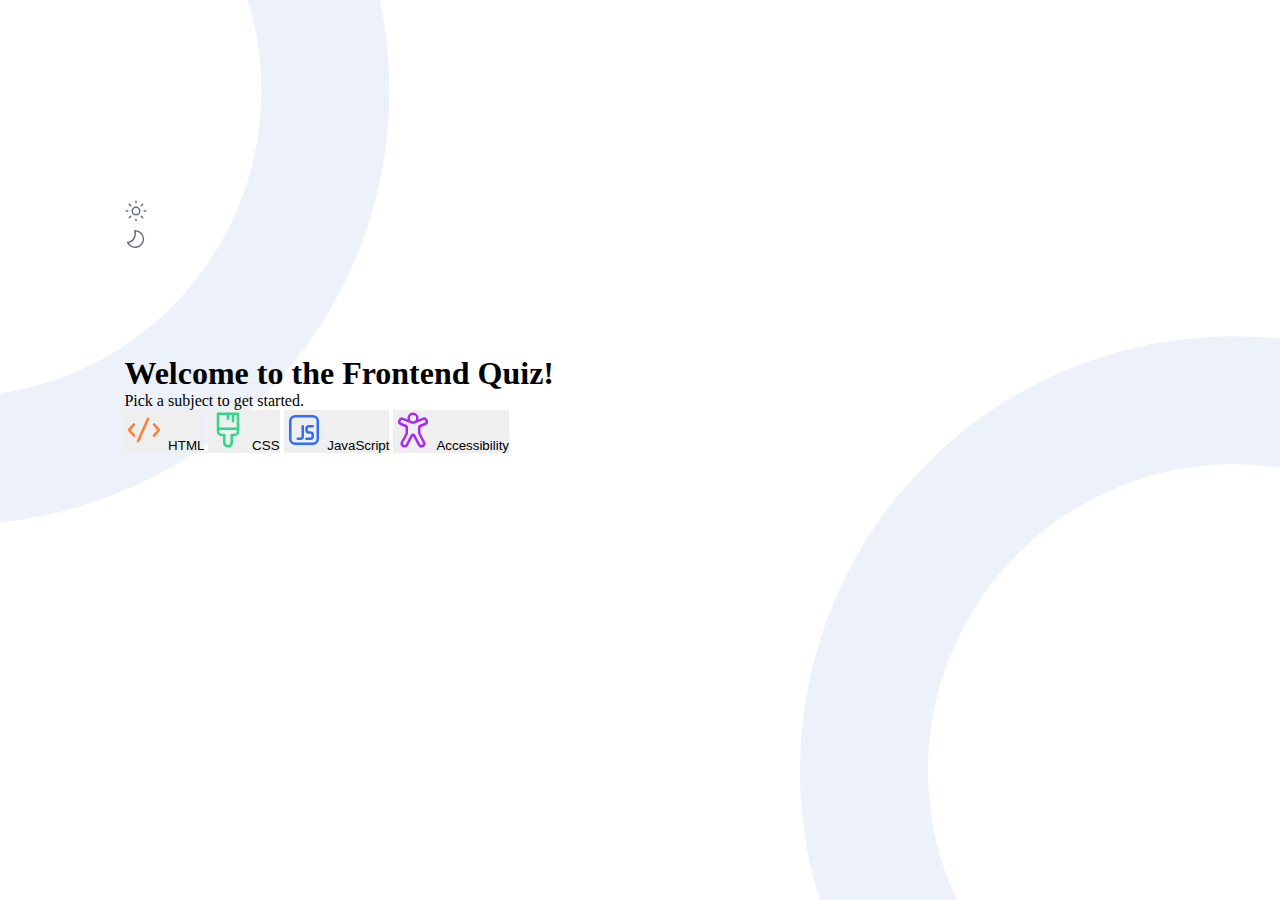
==== index.html @ cfe080c0 "Added HTML structure" ====
<!DOCTYPE html>
<html lang="en">
<head>
  <meta charset="UTF-8">
  <meta name="viewport" content="width=device-width, initial-scale=1.0">

  <link rel="icon" type="image/png" sizes="32x32" href="./assets/images/favicon-32x32.png">
  <link rel="stylesheet" href="assets/css/welcome.css">
  <title>Frontend Mentor | Frontend quiz app</title>
</head>
<body class="flex-box">
    <!-- Quiz menu start -->
  <main class="flex-box">
    <!-- CHANGE-THEME -->
    <section id="change-theme">
      <!-- LIGHT THEME -->
      <div class="sun">
        <svg xmlns="http://www.w3.org/2000/svg" width="24" height="24" fill="none" viewBox="0 0 24 24"><path fill="#626C7F" d="M12 1.5a.75.75 0 0 1 .75.75v1.5a.75.75 0 1 1-1.5 0v-1.5A.75.75 0 0 1 12 1.5Zm0 15a4.5 4.5 0 1 0 0-9 4.5 4.5 0 0 0 0 9Zm0-1.5a3 3 0 1 1 0-6 3 3 0 0 1 0 6Zm9.75-2.25a.75.75 0 1 0 0-1.5h-1.5a.75.75 0 1 0 0 1.5h1.5ZM12 19.5a.75.75 0 0 1 .75.75v1.5a.75.75 0 1 1-1.5 0v-1.5a.75.75 0 0 1 .75-.75Zm-8.25-6.75a.75.75 0 1 0 0-1.5h-1.5a.75.75 0 1 0 0 1.5h1.5Zm.969-8.031a.75.75 0 0 1 1.062 0l1.5 1.5a.751.751 0 0 1-1.062 1.062l-1.5-1.5a.75.75 0 0 1 0-1.062Zm1.062 14.562a.75.75 0 1 1-1.062-1.06l1.5-1.5a.75.75 0 1 1 1.062 1.06l-1.5 1.5Zm13.5-14.562a.75.75 0 0 0-1.062 0l-1.5 1.5a.751.751 0 0 0 1.062 1.062l1.5-1.5a.75.75 0 0 0 0-1.062Zm-1.062 14.562a.75.75 0 0 0 1.062-1.06l-1.5-1.5a.75.75 0 0 0-1.062 1.06l1.5 1.5Z"/></svg>      </div>
      <!-- SWITCH BUTTON THEME -->
      <div class="btn-switch"></div>
       <!-- DARK THEME -->
      <div class="moon">
        <svg xmlns="http://www.w3.org/2000/svg" width="24" height="24" fill="none" viewBox="0 0 24 24"><path fill="#626C7F" d="M11.775 4.522A7.5 7.5 0 1 1 4.898 16.09c2.104-.57 4.974-1.953 6.24-5.326.828-2.211.876-4.408.637-6.241ZM20.184 12a8.997 8.997 0 0 0-9.315-8.994.75.75 0 0 0-.713.888c.345 1.821.42 4.092-.424 6.342-1.2 3.201-4.203 4.26-6.115 4.606a.75.75 0 0 0-.542 1.066A9 9 0 0 0 20.184 12Z"/></svg>      </div>
    </section>
    <section id="box-content">
      <div id="welcome-frontend-quiz">
        <h1>Welcome to the <span>Frontend Quiz!</span></h1>
        <p> Pick a subject to get started.</p>
      </div>
      <!-- PICKUP SUBJECT -->
      <div id="pick-subject">
        <button class="pick" id="btn-html">
          <svg xmlns="http://www.w3.org/2000/svg" width="40" height="40" fill="none" viewBox="0 0 40 40"><path fill="#FF7E35" d="M24.508 7.607a1.25 1.25 0 0 1 .634 1.65l-10 22.5a1.25 1.25 0 1 1-2.284-1.015l10-22.5a1.251 1.251 0 0 1 1.65-.635ZM10.832 13.44a1.249 1.249 0 0 1 .1 1.765L6.674 20l4.263 4.795a1.25 1.25 0 1 1-1.87 1.66l-5-5.625a1.25 1.25 0 0 1 0-1.66l5-5.625a1.25 1.25 0 0 1 1.764-.105Zm18.337 0a1.25 1.25 0 0 1 1.765.105l5 5.625a1.25 1.25 0 0 1 0 1.66l-5 5.625a1.25 1.25 0 1 1-1.87-1.66L33.327 20l-4.262-4.795a1.25 1.25 0 0 1 .105-1.765Z"/></svg>
          HTML
        </button>
        <button class="pick" id="btn-css">
          <svg xmlns="http://www.w3.org/2000/svg" width="40" height="40" fill="none" viewBox="0 0 40 40"><path fill="#2FD887" d="M10 2.505a1.25 1.25 0 0 0-1.25 1.25V21.25a5 5 0 0 0 5 5H15v6.25a4.999 4.999 0 0 0 9.615 1.913c.25-.607.38-1.257.38-1.913v-6.25h1.255a5 5 0 0 0 5-5V3.755A1.25 1.25 0 0 0 30 2.505H10ZM28.75 17.5h-17.5V5.005h7.5V8.76a1.25 1.25 0 0 0 2.5 0V5.005h2.5v6.24a1.25 1.25 0 0 0 2.5 0v-6.24h2.5V17.5Zm-17.5 3.75V20h17.5v1.25a2.5 2.5 0 0 1-2.5 2.5h-2.505a1.25 1.25 0 0 0-1.25 1.25v7.5a2.497 2.497 0 1 1-4.995 0V25a1.25 1.25 0 0 0-1.25-1.25h-2.5a2.5 2.5 0 0 1-2.5-2.5Z"/></svg>
          CSS
        </button>
        <button class="pick" id="btn-javascript">
          <svg xmlns="http://www.w3.org/2000/svg" width="40" height="40" fill="none" viewBox="0 0 40 40"><path fill="#306AFF" d="M21.25 18.75A3.75 3.75 0 0 1 25 15h3.75a1.25 1.25 0 0 1 0 2.5H25a1.25 1.25 0 0 0-1.25 1.25V20A1.25 1.25 0 0 0 25 21.25h1.25A3.75 3.75 0 0 1 30 25v1.25A3.75 3.75 0 0 1 26.25 30H22.5a1.25 1.25 0 0 1 0-2.5h3.75a1.25 1.25 0 0 0 1.25-1.25V25a1.25 1.25 0 0 0-1.25-1.25H25A3.75 3.75 0 0 1 21.25 20v-1.25ZM20 16.25a1.25 1.25 0 0 0-2.5 0v10a1.25 1.25 0 0 1-1.25 1.25h-2.5a1.25 1.25 0 0 0 0 2.5h2.5A3.75 3.75 0 0 0 20 26.25v-10Zm-15-5A6.25 6.25 0 0 1 11.25 5h17.5A6.25 6.25 0 0 1 35 11.25v17.5A6.25 6.25 0 0 1 28.75 35h-17.5A6.25 6.25 0 0 1 5 28.75v-17.5Zm6.25-3.75a3.75 3.75 0 0 0-3.75 3.75v17.5a3.75 3.75 0 0 0 3.75 3.75h17.5a3.75 3.75 0 0 0 3.75-3.75v-17.5a3.75 3.75 0 0 0-3.75-3.75h-17.5Z"/></svg>
          JavaScript
        </button>
        <button class="pick" id="btn-accessibility">
          <svg xmlns="http://www.w3.org/2000/svg" width="40" height="40" fill="none" viewBox="0 0 40 40"><path fill="#A729F5" d="M16.875 8.125a3.125 3.125 0 1 1 6.25 0 3.125 3.125 0 0 1-6.25 0ZM20 2.5a5.625 5.625 0 0 0-5.475 6.915l-4.03-1.625a4 4 0 0 0-5.19 2.18 3.95 3.95 0 0 0 2.175 5.175l5.02 2.027v5.96l-4.532 8.525a3.98 3.98 0 0 0 7.024 3.738L20 25.975l5.01 9.42a3.978 3.978 0 0 0 7.025-3.735L27.5 23.13v-5.957l5.02-2.028a3.95 3.95 0 0 0 2.175-5.175 4 4 0 0 0-5.19-2.183l-4.027 1.628A5.626 5.626 0 0 0 20 2.5ZM7.618 10.922a1.5 1.5 0 0 1 1.94-.817l8.57 3.463a5 5 0 0 0 3.744 0l8.57-3.463a1.5 1.5 0 0 1 1.94.817 1.45 1.45 0 0 1-.8 1.905l-5.02 2.025A2.5 2.5 0 0 0 25 17.175v5.957c0 .41.1.814.293 1.175l4.535 8.528a1.48 1.48 0 0 1-2.61 1.39l-5.01-9.425a2.5 2.5 0 0 0-4.415 0l-5.008 9.418a1.477 1.477 0 1 1-2.61-1.388l4.532-8.525A2.5 2.5 0 0 0 15 23.133v-5.96a2.5 2.5 0 0 0-1.563-2.318l-5.02-2.03a1.45 1.45 0 0 1-.8-1.902Z"/></svg>
          Accessibility
        </button>
      </div>
    </section>
  </main>
</body>
</html>
---- assets/css/welcome.css ----
*{
    margin: 0;
    padding: 0;
    border: none;
}

body{
   background-image: url('data:image/svg+xml,%3Csvg xmlns="http://www.w3.org/2000/svg" width="100%" height="100%" fill="none" viewBox="0 0 1440 960"%3E%3Cg stroke="%23edf1f9" stroke-width="144"%3E%3Ccircle cx="-50.5" cy="75.5" r="416.5"/%3E%3Ccircle cx="1388.5" cy="840.5" r="416.5"/%3E%3C/g%3E%3C/svg%3E');
   background-repeat: no-repeat;
   background-size: 100% 100%;
   width: 100vw;
   height: 100vh;
}

.flex-box{
    display: flex;
    justify-content: center;
    align-items: flex-start;
}

main{
    width: 80.56%;
    height: 72.5%;
    flex-direction: column;
}

#change-theme{
    height: 23.9%;
    width: 100%;
}
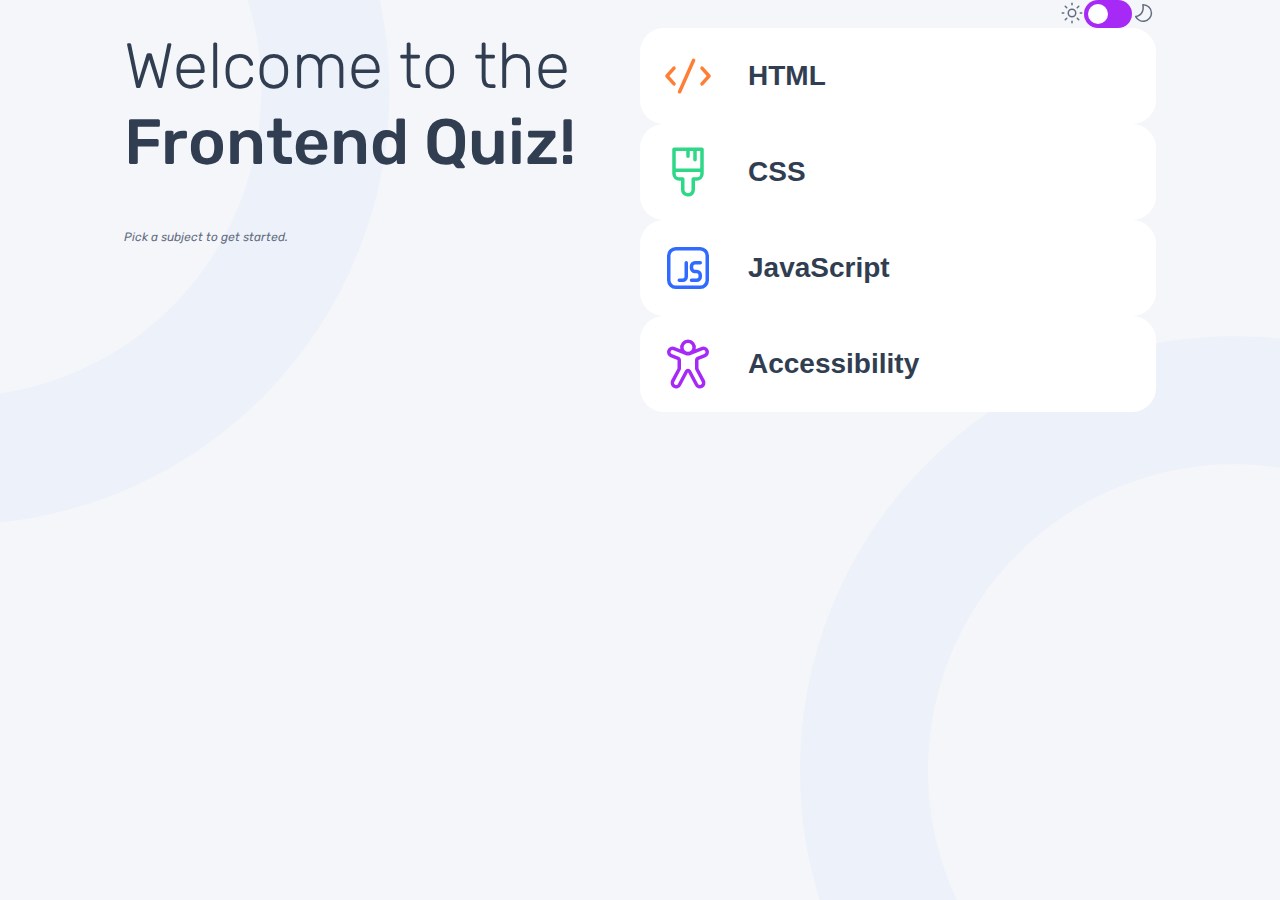
==== commit 08c733c4: "Added style to index.html" ====
--- a/index.html
+++ b/index.html
@@ -6,44 +6,55 @@
 
   <link rel="icon" type="image/png" sizes="32x32" href="./assets/images/favicon-32x32.png">
   <link rel="stylesheet" href="assets/css/welcome.css">
+
+  <!-- FONT -->
+  <link rel="preconnect" href="https://fonts.googleapis.com">
+  <link rel="preconnect" href="https://fonts.gstatic.com" crossorigin>
+  <link href="https://fonts.googleapis.com/css2?family=Rubik:ital,wght@0,300..900;1,300..900&display=swap" rel="stylesheet">
+
   <title>Frontend Mentor | Frontend quiz app</title>
 </head>
 <body class="flex-box">
     <!-- Quiz menu start -->
   <main class="flex-box">
     <!-- CHANGE-THEME -->
-    <section id="change-theme">
+    <section id="change-theme" class="flex-box">
       <!-- LIGHT THEME -->
       <div class="sun">
         <svg xmlns="http://www.w3.org/2000/svg" width="24" height="24" fill="none" viewBox="0 0 24 24"><path fill="#626C7F" d="M12 1.5a.75.75 0 0 1 .75.75v1.5a.75.75 0 1 1-1.5 0v-1.5A.75.75 0 0 1 12 1.5Zm0 15a4.5 4.5 0 1 0 0-9 4.5 4.5 0 0 0 0 9Zm0-1.5a3 3 0 1 1 0-6 3 3 0 0 1 0 6Zm9.75-2.25a.75.75 0 1 0 0-1.5h-1.5a.75.75 0 1 0 0 1.5h1.5ZM12 19.5a.75.75 0 0 1 .75.75v1.5a.75.75 0 1 1-1.5 0v-1.5a.75.75 0 0 1 .75-.75Zm-8.25-6.75a.75.75 0 1 0 0-1.5h-1.5a.75.75 0 1 0 0 1.5h1.5Zm.969-8.031a.75.75 0 0 1 1.062 0l1.5 1.5a.751.751 0 0 1-1.062 1.062l-1.5-1.5a.75.75 0 0 1 0-1.062Zm1.062 14.562a.75.75 0 1 1-1.062-1.06l1.5-1.5a.75.75 0 1 1 1.062 1.06l-1.5 1.5Zm13.5-14.562a.75.75 0 0 0-1.062 0l-1.5 1.5a.751.751 0 0 0 1.062 1.062l1.5-1.5a.75.75 0 0 0 0-1.062Zm-1.062 14.562a.75.75 0 0 0 1.062-1.06l-1.5-1.5a.75.75 0 0 0-1.062 1.06l1.5 1.5Z"/></svg>      </div>
-      <!-- SWITCH BUTTON THEME -->
-      <div class="btn-switch"></div>
+      <!-- TOGGLE BUTTON THEME -->
+      <div class="toggle-btn">
+        <label class="switch">
+          <input type="checkbox">
+          <span class="slider round"></span>
+        </label>
+      </div>
        <!-- DARK THEME -->
       <div class="moon">
         <svg xmlns="http://www.w3.org/2000/svg" width="24" height="24" fill="none" viewBox="0 0 24 24"><path fill="#626C7F" d="M11.775 4.522A7.5 7.5 0 1 1 4.898 16.09c2.104-.57 4.974-1.953 6.24-5.326.828-2.211.876-4.408.637-6.241ZM20.184 12a8.997 8.997 0 0 0-9.315-8.994.75.75 0 0 0-.713.888c.345 1.821.42 4.092-.424 6.342-1.2 3.201-4.203 4.26-6.115 4.606a.75.75 0 0 0-.542 1.066A9 9 0 0 0 20.184 12Z"/></svg>      </div>
     </section>
-    <section id="box-content">
-      <div id="welcome-frontend-quiz">
-        <h1>Welcome to the <span>Frontend Quiz!</span></h1>
+    <section id="box-content" class="flex-box">
+      <div id="welcome-frontend-quiz" class="flex-box">
+        <h1>Welcome to the <br><span>Frontend Quiz!</span></h1>
         <p> Pick a subject to get started.</p>
       </div>
       <!-- PICKUP SUBJECT -->
-      <div id="pick-subject">
-        <button class="pick" id="btn-html">
-          <svg xmlns="http://www.w3.org/2000/svg" width="40" height="40" fill="none" viewBox="0 0 40 40"><path fill="#FF7E35" d="M24.508 7.607a1.25 1.25 0 0 1 .634 1.65l-10 22.5a1.25 1.25 0 1 1-2.284-1.015l10-22.5a1.251 1.251 0 0 1 1.65-.635ZM10.832 13.44a1.249 1.249 0 0 1 .1 1.765L6.674 20l4.263 4.795a1.25 1.25 0 1 1-1.87 1.66l-5-5.625a1.25 1.25 0 0 1 0-1.66l5-5.625a1.25 1.25 0 0 1 1.764-.105Zm18.337 0a1.25 1.25 0 0 1 1.765.105l5 5.625a1.25 1.25 0 0 1 0 1.66l-5 5.625a1.25 1.25 0 1 1-1.87-1.66L33.327 20l-4.262-4.795a1.25 1.25 0 0 1 .105-1.765Z"/></svg>
-          HTML
+      <div id="pick-subject" class="flex-box">
+        <button class="pick flex-box" id="btn-html">
+          <svg xmlns="http://www.w3.org/2000/svg" width="56" height="56" fill="none" viewBox="0 0 40 40"><path fill="#FF7E35" d="M24.508 7.607a1.25 1.25 0 0 1 .634 1.65l-10 22.5a1.25 1.25 0 1 1-2.284-1.015l10-22.5a1.251 1.251 0 0 1 1.65-.635ZM10.832 13.44a1.249 1.249 0 0 1 .1 1.765L6.674 20l4.263 4.795a1.25 1.25 0 1 1-1.87 1.66l-5-5.625a1.25 1.25 0 0 1 0-1.66l5-5.625a1.25 1.25 0 0 1 1.764-.105Zm18.337 0a1.25 1.25 0 0 1 1.765.105l5 5.625a1.25 1.25 0 0 1 0 1.66l-5 5.625a1.25 1.25 0 1 1-1.87-1.66L33.327 20l-4.262-4.795a1.25 1.25 0 0 1 .105-1.765Z"/></svg>
+          <p>HTML</p>
         </button>
-        <button class="pick" id="btn-css">
-          <svg xmlns="http://www.w3.org/2000/svg" width="40" height="40" fill="none" viewBox="0 0 40 40"><path fill="#2FD887" d="M10 2.505a1.25 1.25 0 0 0-1.25 1.25V21.25a5 5 0 0 0 5 5H15v6.25a4.999 4.999 0 0 0 9.615 1.913c.25-.607.38-1.257.38-1.913v-6.25h1.255a5 5 0 0 0 5-5V3.755A1.25 1.25 0 0 0 30 2.505H10ZM28.75 17.5h-17.5V5.005h7.5V8.76a1.25 1.25 0 0 0 2.5 0V5.005h2.5v6.24a1.25 1.25 0 0 0 2.5 0v-6.24h2.5V17.5Zm-17.5 3.75V20h17.5v1.25a2.5 2.5 0 0 1-2.5 2.5h-2.505a1.25 1.25 0 0 0-1.25 1.25v7.5a2.497 2.497 0 1 1-4.995 0V25a1.25 1.25 0 0 0-1.25-1.25h-2.5a2.5 2.5 0 0 1-2.5-2.5Z"/></svg>
-          CSS
+        <button class="pick flex-box" id="btn-css">
+          <svg xmlns="http://www.w3.org/2000/svg" width="56" height="56" fill="none" viewBox="0 0 40 40"><path fill="#2FD887" d="M10 2.505a1.25 1.25 0 0 0-1.25 1.25V21.25a5 5 0 0 0 5 5H15v6.25a4.999 4.999 0 0 0 9.615 1.913c.25-.607.38-1.257.38-1.913v-6.25h1.255a5 5 0 0 0 5-5V3.755A1.25 1.25 0 0 0 30 2.505H10ZM28.75 17.5h-17.5V5.005h7.5V8.76a1.25 1.25 0 0 0 2.5 0V5.005h2.5v6.24a1.25 1.25 0 0 0 2.5 0v-6.24h2.5V17.5Zm-17.5 3.75V20h17.5v1.25a2.5 2.5 0 0 1-2.5 2.5h-2.505a1.25 1.25 0 0 0-1.25 1.25v7.5a2.497 2.497 0 1 1-4.995 0V25a1.25 1.25 0 0 0-1.25-1.25h-2.5a2.5 2.5 0 0 1-2.5-2.5Z"/></svg>
+          <p>CSS</p>
         </button>
-        <button class="pick" id="btn-javascript">
-          <svg xmlns="http://www.w3.org/2000/svg" width="40" height="40" fill="none" viewBox="0 0 40 40"><path fill="#306AFF" d="M21.25 18.75A3.75 3.75 0 0 1 25 15h3.75a1.25 1.25 0 0 1 0 2.5H25a1.25 1.25 0 0 0-1.25 1.25V20A1.25 1.25 0 0 0 25 21.25h1.25A3.75 3.75 0 0 1 30 25v1.25A3.75 3.75 0 0 1 26.25 30H22.5a1.25 1.25 0 0 1 0-2.5h3.75a1.25 1.25 0 0 0 1.25-1.25V25a1.25 1.25 0 0 0-1.25-1.25H25A3.75 3.75 0 0 1 21.25 20v-1.25ZM20 16.25a1.25 1.25 0 0 0-2.5 0v10a1.25 1.25 0 0 1-1.25 1.25h-2.5a1.25 1.25 0 0 0 0 2.5h2.5A3.75 3.75 0 0 0 20 26.25v-10Zm-15-5A6.25 6.25 0 0 1 11.25 5h17.5A6.25 6.25 0 0 1 35 11.25v17.5A6.25 6.25 0 0 1 28.75 35h-17.5A6.25 6.25 0 0 1 5 28.75v-17.5Zm6.25-3.75a3.75 3.75 0 0 0-3.75 3.75v17.5a3.75 3.75 0 0 0 3.75 3.75h17.5a3.75 3.75 0 0 0 3.75-3.75v-17.5a3.75 3.75 0 0 0-3.75-3.75h-17.5Z"/></svg>
-          JavaScript
+        <button class="pick flex-box" id="btn-javascript">
+          <svg xmlns="http://www.w3.org/2000/svg" width="56" height="56" fill="none" viewBox="0 0 40 40"><path fill="#306AFF" d="M21.25 18.75A3.75 3.75 0 0 1 25 15h3.75a1.25 1.25 0 0 1 0 2.5H25a1.25 1.25 0 0 0-1.25 1.25V20A1.25 1.25 0 0 0 25 21.25h1.25A3.75 3.75 0 0 1 30 25v1.25A3.75 3.75 0 0 1 26.25 30H22.5a1.25 1.25 0 0 1 0-2.5h3.75a1.25 1.25 0 0 0 1.25-1.25V25a1.25 1.25 0 0 0-1.25-1.25H25A3.75 3.75 0 0 1 21.25 20v-1.25ZM20 16.25a1.25 1.25 0 0 0-2.5 0v10a1.25 1.25 0 0 1-1.25 1.25h-2.5a1.25 1.25 0 0 0 0 2.5h2.5A3.75 3.75 0 0 0 20 26.25v-10Zm-15-5A6.25 6.25 0 0 1 11.25 5h17.5A6.25 6.25 0 0 1 35 11.25v17.5A6.25 6.25 0 0 1 28.75 35h-17.5A6.25 6.25 0 0 1 5 28.75v-17.5Zm6.25-3.75a3.75 3.75 0 0 0-3.75 3.75v17.5a3.75 3.75 0 0 0 3.75 3.75h17.5a3.75 3.75 0 0 0 3.75-3.75v-17.5a3.75 3.75 0 0 0-3.75-3.75h-17.5Z"/></svg>
+          <p>JavaScript</p>
         </button>
-        <button class="pick" id="btn-accessibility">
-          <svg xmlns="http://www.w3.org/2000/svg" width="40" height="40" fill="none" viewBox="0 0 40 40"><path fill="#A729F5" d="M16.875 8.125a3.125 3.125 0 1 1 6.25 0 3.125 3.125 0 0 1-6.25 0ZM20 2.5a5.625 5.625 0 0 0-5.475 6.915l-4.03-1.625a4 4 0 0 0-5.19 2.18 3.95 3.95 0 0 0 2.175 5.175l5.02 2.027v5.96l-4.532 8.525a3.98 3.98 0 0 0 7.024 3.738L20 25.975l5.01 9.42a3.978 3.978 0 0 0 7.025-3.735L27.5 23.13v-5.957l5.02-2.028a3.95 3.95 0 0 0 2.175-5.175 4 4 0 0 0-5.19-2.183l-4.027 1.628A5.626 5.626 0 0 0 20 2.5ZM7.618 10.922a1.5 1.5 0 0 1 1.94-.817l8.57 3.463a5 5 0 0 0 3.744 0l8.57-3.463a1.5 1.5 0 0 1 1.94.817 1.45 1.45 0 0 1-.8 1.905l-5.02 2.025A2.5 2.5 0 0 0 25 17.175v5.957c0 .41.1.814.293 1.175l4.535 8.528a1.48 1.48 0 0 1-2.61 1.39l-5.01-9.425a2.5 2.5 0 0 0-4.415 0l-5.008 9.418a1.477 1.477 0 1 1-2.61-1.388l4.532-8.525A2.5 2.5 0 0 0 15 23.133v-5.96a2.5 2.5 0 0 0-1.563-2.318l-5.02-2.03a1.45 1.45 0 0 1-.8-1.902Z"/></svg>
-          Accessibility
+        <button class="pick flex-box" id="btn-accessibility">
+          <svg xmlns="http://www.w3.org/2000/svg" width="56" height="56" fill="none" viewBox="0 0 40 40"><path fill="#A729F5" d="M16.875 8.125a3.125 3.125 0 1 1 6.25 0 3.125 3.125 0 0 1-6.25 0ZM20 2.5a5.625 5.625 0 0 0-5.475 6.915l-4.03-1.625a4 4 0 0 0-5.19 2.18 3.95 3.95 0 0 0 2.175 5.175l5.02 2.027v5.96l-4.532 8.525a3.98 3.98 0 0 0 7.024 3.738L20 25.975l5.01 9.42a3.978 3.978 0 0 0 7.025-3.735L27.5 23.13v-5.957l5.02-2.028a3.95 3.95 0 0 0 2.175-5.175 4 4 0 0 0-5.19-2.183l-4.027 1.628A5.626 5.626 0 0 0 20 2.5ZM7.618 10.922a1.5 1.5 0 0 1 1.94-.817l8.57 3.463a5 5 0 0 0 3.744 0l8.57-3.463a1.5 1.5 0 0 1 1.94.817 1.45 1.45 0 0 1-.8 1.905l-5.02 2.025A2.5 2.5 0 0 0 25 17.175v5.957c0 .41.1.814.293 1.175l4.535 8.528a1.48 1.48 0 0 1-2.61 1.39l-5.01-9.425a2.5 2.5 0 0 0-4.415 0l-5.008 9.418a1.477 1.477 0 1 1-2.61-1.388l4.532-8.525A2.5 2.5 0 0 0 15 23.133v-5.96a2.5 2.5 0 0 0-1.563-2.318l-5.02-2.03a1.45 1.45 0 0 1-.8-1.902Z"/></svg>
+          <p>Accessibility</p> 
         </button>
       </div>
     </section>
--- a/assets/css/welcome.css
+++ b/assets/css/welcome.css
@@ -8,8 +8,12 @@
    background-image: url('data:image/svg+xml,%3Csvg xmlns="http://www.w3.org/2000/svg" width="100%" height="100%" fill="none" viewBox="0 0 1440 960"%3E%3Cg stroke="%23edf1f9" stroke-width="144"%3E%3Ccircle cx="-50.5" cy="75.5" r="416.5"/%3E%3Ccircle cx="1388.5" cy="840.5" r="416.5"/%3E%3C/g%3E%3C/svg%3E');
    background-repeat: no-repeat;
    background-size: 100% 100%;
+   background-color: #F4F6FA;
    width: 100vw;
-   height: 100vh;
+   min-height: 100vh;
+   font-family: "Rubik", sans-serif;
+   font-size: 12px;
+   color: #626C7F;
 }
 
 .flex-box{
@@ -27,4 +31,137 @@
 #change-theme{
     height: 23.9%;
     width: 100%;
+    align-items: center;
+    justify-content: flex-end;
+    flex-direction: row;
+}
+
+.switch {
+    position: relative;
+    display: inline-block;
+    width: 48px;
+    height: 28px;
+  }
+  
+.switch input {
+    opacity: 0;
+    width: 0;
+    height: 0;
+  }
+  
+  .slider {
+    position: absolute;
+    cursor: pointer;
+    top: 0;
+    left: 0;
+    right: 0;
+    bottom: 0;
+    background-color: #A729F5;
+    -webkit-transition: .4s;
+    transition: .4s;
+  }
+  
+  .slider:before {
+    position: absolute;
+    content: "";
+    height: 20px;
+    width: 20px;
+    left: 4px;
+    bottom: 4px;
+    background-color: #fff;
+    -webkit-transition: .4s;
+    transition: .4s;
+  }
+
+  input:checked + .slider:before {
+    -webkit-transform: translateX(26px);
+    -ms-transform: translateX(26px);
+    transform: translateX(26px);
+  }
+  
+.slider.round {
+    border-radius: 34px;
+  }
+  
+.slider.round:before {
+    border-radius: 50%;
+  }
+
+#box-content{
+    height: 70.1%;
+    width: 100%;
+}
+
+#welcome-frontend-quiz{
+    width: 50%;
+    flex-direction: column;
+}
+
+h1{
+    font-size: 64px;
+    font-weight: 300;
+    color: #313E51;
+    margin-bottom: 48px;
+}
+
+h1 span{
+    font-weight: 500;
+}
+
+#welcome-frontend-quiz p{
+    font-weight: 400;
+    font-style: italic;
+    line-height: 150%;
+}
+
+#pick-subject{
+    justify-content: space-between!important;
+    flex-direction:column;
+    width: 50%;
+    height: 100%;
+}
+
+.pick{
+    align-items: center;
+    justify-content: flex-start;
+    height: 96px;
+    width: 100%;
+    border-radius: 24px;
+    background-color: #fff;
+    padding: 20px;
+}
+
+.pick p{
+  margin-left: 32px;
+  color: #313E51;
+  font-size: 28px;
+  line-height: 100%;
+  font-weight: 600;
+}
+
+@media screen and (max-width: 1024px) {
+
+  body{
+    background-image: url('data:image/svg+xml;utf8,<svg xmlns="http://www.w3.org/2000/svg" width="438" height="531" fill="none" viewBox="0 0 438 531"><circle cx="-50.5" cy="42.5" r="416.5" stroke="%23EDF1F9" stroke-width="144" /></svg>');
+    background-repeat: no-repeat;
+    background-size: 50% 60%;
+  }
+
+  main{
+    height: 100%;
+  }
+  #box-content {
+    flex-direction: column;
+  }
+  #welcome-frontend-quiz{
+    width: 100%;
+    margin-bottom: 64px;
+  }
+  #pick-subject{
+    width: 100%;
+  }
+
+  .pick{
+    height: 80px;
+  }
 }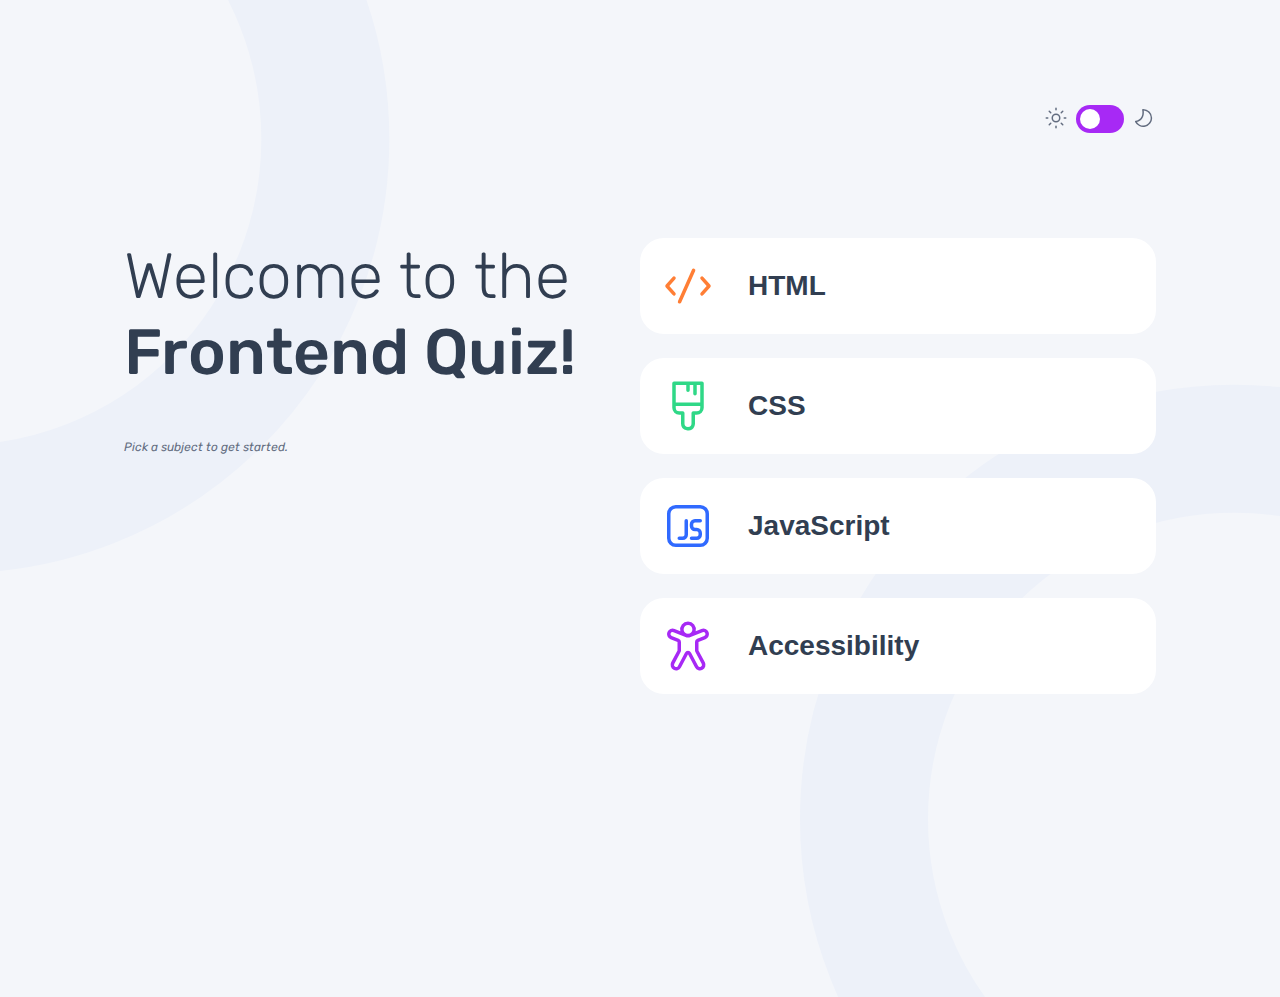
==== commit aa77129f: "create questions.html" ====
--- a/index.html
+++ b/index.html
@@ -16,7 +16,7 @@
 </head>
 <body class="flex-box">
     <!-- Quiz menu start -->
-  <main class="flex-box">
+  <main>
     <!-- CHANGE-THEME -->
     <section id="change-theme" class="flex-box">
       <!-- LIGHT THEME -->
@@ -42,19 +42,19 @@
       <div id="pick-subject" class="flex-box">
         <button class="pick flex-box" id="btn-html">
           <svg xmlns="http://www.w3.org/2000/svg" width="56" height="56" fill="none" viewBox="0 0 40 40"><path fill="#FF7E35" d="M24.508 7.607a1.25 1.25 0 0 1 .634 1.65l-10 22.5a1.25 1.25 0 1 1-2.284-1.015l10-22.5a1.251 1.251 0 0 1 1.65-.635ZM10.832 13.44a1.249 1.249 0 0 1 .1 1.765L6.674 20l4.263 4.795a1.25 1.25 0 1 1-1.87 1.66l-5-5.625a1.25 1.25 0 0 1 0-1.66l5-5.625a1.25 1.25 0 0 1 1.764-.105Zm18.337 0a1.25 1.25 0 0 1 1.765.105l5 5.625a1.25 1.25 0 0 1 0 1.66l-5 5.625a1.25 1.25 0 1 1-1.87-1.66L33.327 20l-4.262-4.795a1.25 1.25 0 0 1 .105-1.765Z"/></svg>
-          <p>HTML</p>
+          <a href="/questions.html">HTML</a>
         </button>
         <button class="pick flex-box" id="btn-css">
           <svg xmlns="http://www.w3.org/2000/svg" width="56" height="56" fill="none" viewBox="0 0 40 40"><path fill="#2FD887" d="M10 2.505a1.25 1.25 0 0 0-1.25 1.25V21.25a5 5 0 0 0 5 5H15v6.25a4.999 4.999 0 0 0 9.615 1.913c.25-.607.38-1.257.38-1.913v-6.25h1.255a5 5 0 0 0 5-5V3.755A1.25 1.25 0 0 0 30 2.505H10ZM28.75 17.5h-17.5V5.005h7.5V8.76a1.25 1.25 0 0 0 2.5 0V5.005h2.5v6.24a1.25 1.25 0 0 0 2.5 0v-6.24h2.5V17.5Zm-17.5 3.75V20h17.5v1.25a2.5 2.5 0 0 1-2.5 2.5h-2.505a1.25 1.25 0 0 0-1.25 1.25v7.5a2.497 2.497 0 1 1-4.995 0V25a1.25 1.25 0 0 0-1.25-1.25h-2.5a2.5 2.5 0 0 1-2.5-2.5Z"/></svg>
-          <p>CSS</p>
+          <a href="/questions.html">CSS</a>
         </button>
         <button class="pick flex-box" id="btn-javascript">
           <svg xmlns="http://www.w3.org/2000/svg" width="56" height="56" fill="none" viewBox="0 0 40 40"><path fill="#306AFF" d="M21.25 18.75A3.75 3.75 0 0 1 25 15h3.75a1.25 1.25 0 0 1 0 2.5H25a1.25 1.25 0 0 0-1.25 1.25V20A1.25 1.25 0 0 0 25 21.25h1.25A3.75 3.75 0 0 1 30 25v1.25A3.75 3.75 0 0 1 26.25 30H22.5a1.25 1.25 0 0 1 0-2.5h3.75a1.25 1.25 0 0 0 1.25-1.25V25a1.25 1.25 0 0 0-1.25-1.25H25A3.75 3.75 0 0 1 21.25 20v-1.25ZM20 16.25a1.25 1.25 0 0 0-2.5 0v10a1.25 1.25 0 0 1-1.25 1.25h-2.5a1.25 1.25 0 0 0 0 2.5h2.5A3.75 3.75 0 0 0 20 26.25v-10Zm-15-5A6.25 6.25 0 0 1 11.25 5h17.5A6.25 6.25 0 0 1 35 11.25v17.5A6.25 6.25 0 0 1 28.75 35h-17.5A6.25 6.25 0 0 1 5 28.75v-17.5Zm6.25-3.75a3.75 3.75 0 0 0-3.75 3.75v17.5a3.75 3.75 0 0 0 3.75 3.75h17.5a3.75 3.75 0 0 0 3.75-3.75v-17.5a3.75 3.75 0 0 0-3.75-3.75h-17.5Z"/></svg>
-          <p>JavaScript</p>
+          <a href="/questions.html">JavaScript</a>
         </button>
         <button class="pick flex-box" id="btn-accessibility">
           <svg xmlns="http://www.w3.org/2000/svg" width="56" height="56" fill="none" viewBox="0 0 40 40"><path fill="#A729F5" d="M16.875 8.125a3.125 3.125 0 1 1 6.25 0 3.125 3.125 0 0 1-6.25 0ZM20 2.5a5.625 5.625 0 0 0-5.475 6.915l-4.03-1.625a4 4 0 0 0-5.19 2.18 3.95 3.95 0 0 0 2.175 5.175l5.02 2.027v5.96l-4.532 8.525a3.98 3.98 0 0 0 7.024 3.738L20 25.975l5.01 9.42a3.978 3.978 0 0 0 7.025-3.735L27.5 23.13v-5.957l5.02-2.028a3.95 3.95 0 0 0 2.175-5.175 4 4 0 0 0-5.19-2.183l-4.027 1.628A5.626 5.626 0 0 0 20 2.5ZM7.618 10.922a1.5 1.5 0 0 1 1.94-.817l8.57 3.463a5 5 0 0 0 3.744 0l8.57-3.463a1.5 1.5 0 0 1 1.94.817 1.45 1.45 0 0 1-.8 1.905l-5.02 2.025A2.5 2.5 0 0 0 25 17.175v5.957c0 .41.1.814.293 1.175l4.535 8.528a1.48 1.48 0 0 1-2.61 1.39l-5.01-9.425a2.5 2.5 0 0 0-4.415 0l-5.008 9.418a1.477 1.477 0 1 1-2.61-1.388l4.532-8.525A2.5 2.5 0 0 0 15 23.133v-5.96a2.5 2.5 0 0 0-1.563-2.318l-5.02-2.03a1.45 1.45 0 0 1-.8-1.902Z"/></svg>
-          <p>Accessibility</p> 
+          <a href="/questions.html">Accessibility</a>
         </button>
       </div>
     </section>
--- a/assets/css/welcome.css
+++ b/assets/css/welcome.css
@@ -14,6 +14,7 @@
    font-family: "Rubik", sans-serif;
    font-size: 12px;
    color: #626C7F;
+   margin-top: 97px;
 }
 
 .flex-box{
@@ -25,7 +26,7 @@
 main{
     width: 80.56%;
     height: 72.5%;
-    flex-direction: column;
+
 }
 
 #change-theme{
@@ -34,6 +35,10 @@
     align-items: center;
     justify-content: flex-end;
     flex-direction: row;
+    margin-bottom: 97px;
+}
+.toggle-btn{
+  margin: 8px;
 }
 
 .switch {
@@ -115,7 +120,7 @@
 }
 
 #pick-subject{
-    justify-content: space-between!important;
+    justify-content: flex-start!important;
     flex-direction:column;
     width: 50%;
     height: 100%;
@@ -129,14 +134,16 @@
     border-radius: 24px;
     background-color: #fff;
     padding: 20px;
-}
-
-.pick p{
+    margin-bottom: 24px;
+}
+
+.pick a{
   margin-left: 32px;
   color: #313E51;
   font-size: 28px;
   line-height: 100%;
   font-weight: 600;
+  text-decoration: none;
 }
 
 @media screen and (max-width: 1024px) {
@@ -145,11 +152,17 @@
     background-image: url('data:image/svg+xml;utf8,<svg xmlns="http://www.w3.org/2000/svg" width="438" height="531" fill="none" viewBox="0 0 438 531"><circle cx="-50.5" cy="42.5" r="416.5" stroke="%23EDF1F9" stroke-width="144" /></svg>');
     background-repeat: no-repeat;
     background-size: 50% 60%;
+    margin-top: 54px;
   }
 
   main{
     height: 100%;
   }
+
+  #change-theme{
+    height: 13.9%;
+    margin-bottom: 54px;
+  }
   #box-content {
     flex-direction: column;
   }
@@ -164,4 +177,24 @@
   .pick{
     height: 80px;
   }
-}+}
+
+
+@media screen and (max-width: 540px) {
+  body{
+    background-image: url('data:image/svg+xml;charset=utf-8,%3Csvg xmlns="http://www.w3.org/2000/svg" width="375" height="812" fill="none" viewBox="0 0 375 812"%3E%3Ccircle cx="-113.5" cy="323.5" r="416.5" stroke="%23EDF1F9" stroke-width="144"/%3E%3C/svg%3E');
+    background-repeat: no-repeat;
+    background-size: 100% 100%;
+    margin-top: 26px;
+    font-size: 14px;
+  }
+
+  
+  #change-theme{
+    margin-bottom: 26px;
+  }
+
+  h1{
+    font-size: 40px;
+  }
+}
